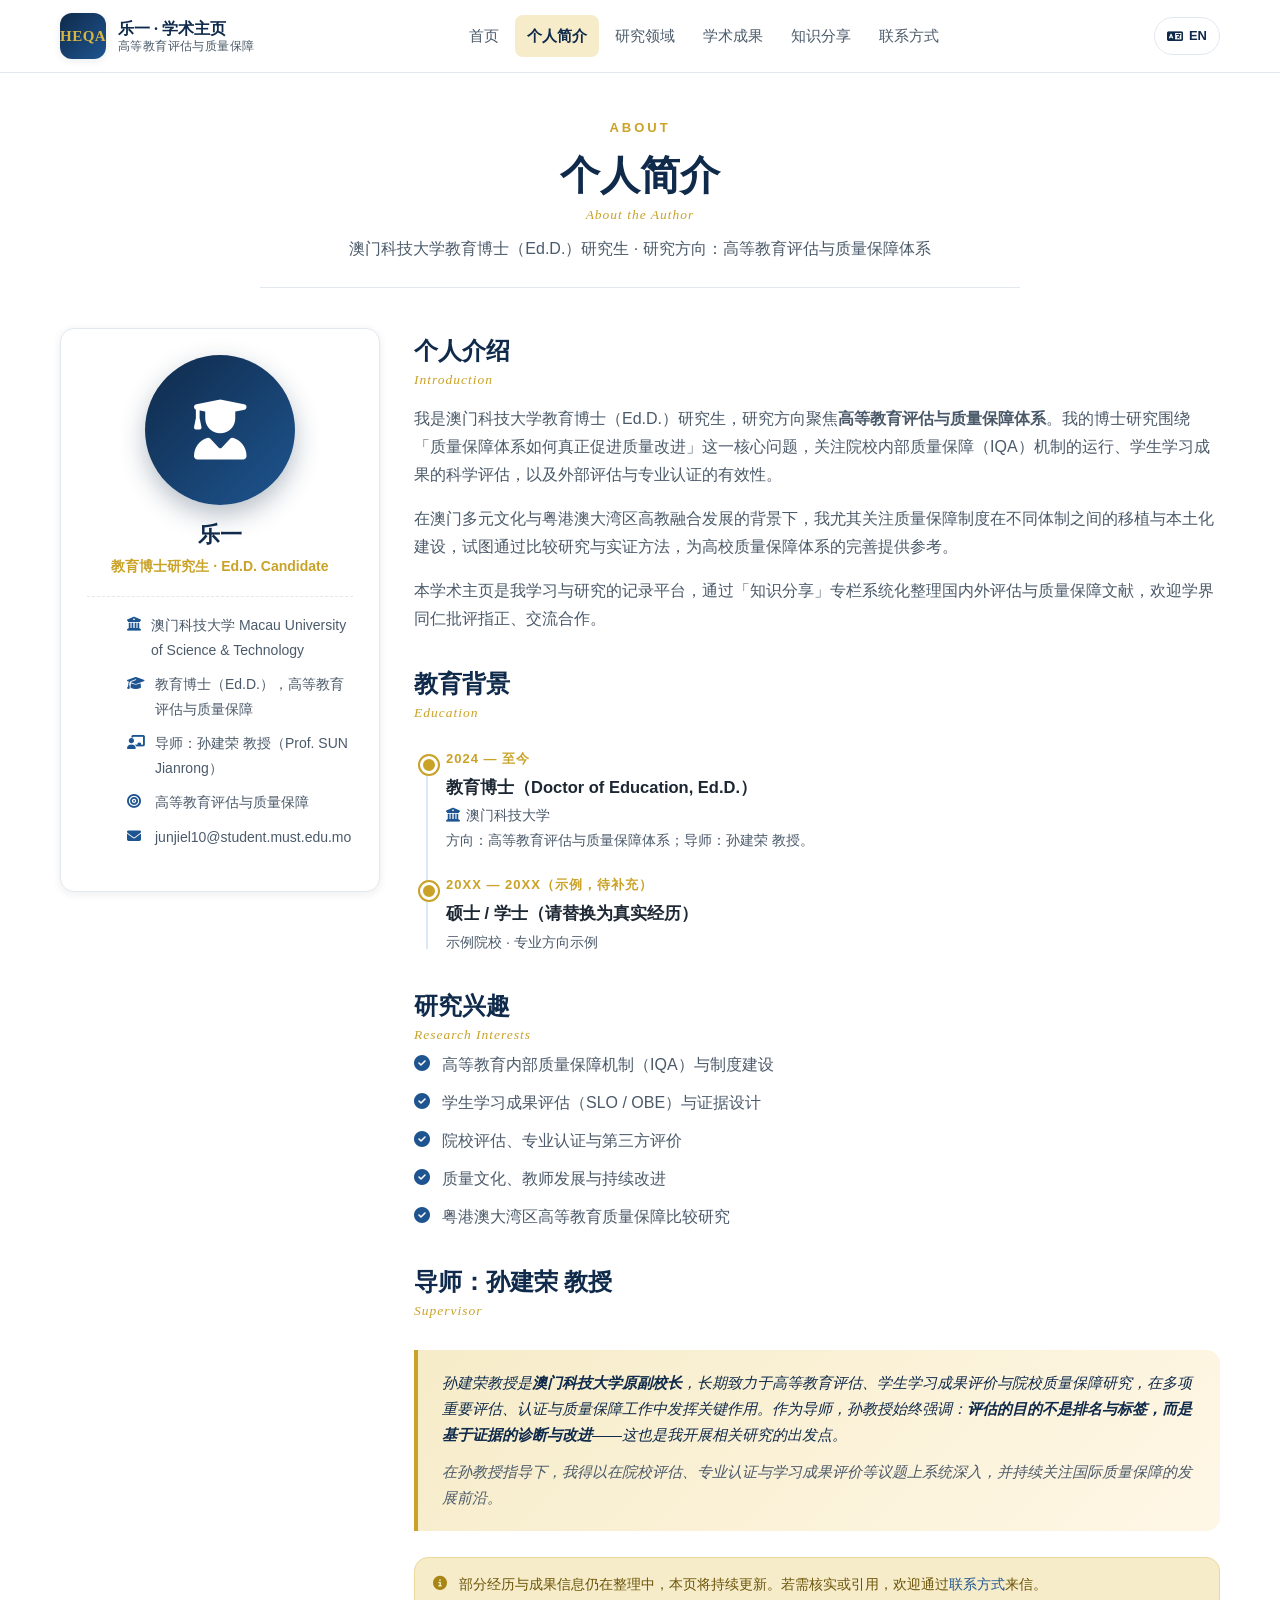
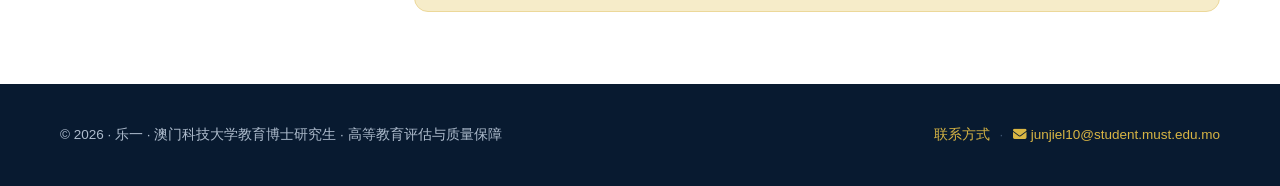
==== about.html @ bd48471d "重构为多页版学术主页：独立页面+独立文章页+中英界面" ====
<!DOCTYPE html>
<html lang="zh-CN">
<head>
  <meta charset="UTF-8" />
  <meta name="viewport" content="width=device-width, initial-scale=1.0" />
  <meta name="description" content="乐一 · 个人简介：澳门科技大学教育博士研究生，研究方向为高等教育评估与质量保障体系" />
  <title>个人简介 · 乐一 | 高等教育评估与质量保障</title>
  <link rel="icon" type="image/svg+xml" href="data:image/svg+xml,%3Csvg xmlns='http://www.w3.org/2000/svg' viewBox='0 0 100 100'%3E%3Crect width='100' height='100' rx='20' fill='%230f2a4a'/%3E%3Ctext x='50' y='68' font-size='52' text-anchor='middle' fill='%23c9a227' font-family='Georgia'%3E%E8%B5%B7%3C/text%3E%3C/svg%3E" />
  <link rel="stylesheet" href="css/style.css" />
  <link rel="stylesheet" href="https://cdnjs.cloudflare.com/ajax/libs/font-awesome/6.5.2/css/all.min.css" />
</head>
<body>
  <a class="skip-link" href="#main">跳到主要内容 / Skip to content</a>

  <header class="site-header">
    <div class="container header-inner">
      <a class="brand" href="index.html">
        <span class="brand-mark">HEQA</span>
        <span class="brand-text">
          <strong data-i18n="brandName">乐一 · 学术主页</strong>
          <small data-i18n="brandTag">高等教育评估与质量保障</small>
        </span>
      </a>
      <nav class="main-nav" id="mainNav" aria-label="主导航">
        <a class="nav-link" href="index.html" data-i18n="nav.home">首页</a>
        <a class="nav-link" href="about.html" data-i18n="nav.about">个人简介</a>
        <a class="nav-link" href="research.html" data-i18n="nav.research">研究领域</a>
        <a class="nav-link" href="publications.html" data-i18n="nav.publications">学术成果</a>
        <a class="nav-link" href="knowledge.html" data-i18n="nav.knowledge">知识分享</a>
        <a class="nav-link" href="contact.html" data-i18n="nav.contact">联系方式</a>
      </nav>
      <div class="header-tools">
        <button class="lang-toggle" id="langToggle" aria-label="切换语言"><i class="fa-solid fa-language"></i><span id="langLabel">EN</span></button>
        <button class="menu-toggle" id="menuToggle" aria-label="打开菜单" aria-expanded="false"><i class="fa-solid fa-bars"></i></button>
      </div>
    </div>
  </header>

  <main id="main">
    <div class="container page-container">
      <header class="page-head">
        <span class="eyebrow">ABOUT</span>
        <h1>个人简介<span class="en-sub">About the Author</span></h1>
        <p>澳门科技大学教育博士（Ed.D.）研究生 · 研究方向：高等教育评估与质量保障体系</p>
      </header>

      <div class="about-layout">
        <!-- 左侧档案卡 -->
        <aside class="profile-card card reveal">
          <div class="avatar"><i class="fa-solid fa-user-graduate"></i></div>
          <h2>乐一</h2>
          <div class="role">教育博士研究生 · Ed.D. Candidate</div>
          <ul class="profile-meta">
            <li><i class="fa-solid fa-building-columns"></i>澳门科技大学 Macau University of Science &amp; Technology</li>
            <li><i class="fa-solid fa-graduation-cap"></i>教育博士（Ed.D.），高等教育评估与质量保障</li>
            <li><i class="fa-solid fa-chalkboard-user"></i>导师：孙建荣 教授（Prof. SUN Jianrong）</li>
            <li><i class="fa-solid fa-bullseye"></i>高等教育评估与质量保障</li>
            <li><i class="fa-solid fa-envelope"></i>junjiel10@student.must.edu.mo</li>
          </ul>
        </aside>

        <!-- 右侧正文 -->
        <div class="bio">
          <h2 class="reveal">个人介绍 <span class="en-sub">Introduction</span></h2>
          <p class="reveal">我是澳门科技大学教育博士（Ed.D.）研究生，研究方向聚焦<b>高等教育评估与质量保障体系</b>。我的博士研究围绕「质量保障体系如何真正促进质量改进」这一核心问题，关注院校内部质量保障（IQA）机制的运行、学生学习成果的科学评估，以及外部评估与专业认证的有效性。</p>
          <p class="reveal">在澳门多元文化与粤港澳大湾区高教融合发展的背景下，我尤其关注质量保障制度在不同体制之间的移植与本土化建设，试图通过比较研究与实证方法，为高校质量保障体系的完善提供参考。</p>
          <p class="reveal">本学术主页是我学习与研究的记录平台，通过「知识分享」专栏系统化整理国内外评估与质量保障文献，欢迎学界同仁批评指正、交流合作。</p>

          <h2 class="reveal" style="margin-top:36px">教育背景 <span class="en-sub">Education</span></h2>
          <div class="timeline">
            <div class="tl-item reveal">
              <div class="tl-year">2024 — 至今</div>
              <h4>教育博士（Doctor of Education, Ed.D.）</h4>
              <p><i class="fa-solid fa-building-columns" style="margin-right:6px;color:var(--navy-600)"></i>澳门科技大学</p>
              <p>方向：高等教育评估与质量保障体系；导师：孙建荣 教授。</p>
            </div>
            <div class="tl-item reveal">
              <div class="tl-year">20XX — 20XX（示例，待补充）</div>
              <h4>硕士 / 学士（请替换为真实经历）</h4>
              <p>示例院校 · 专业方向示例</p>
            </div>
          </div>

          <h2 class="reveal" style="margin-top:36px">研究兴趣 <span class="en-sub">Research Interests</span></h2>
          <ul class="mini-list reveal" style="border:0;padding:0">
            <li><i class="fa-solid fa-circle-check"></i>高等教育内部质量保障机制（IQA）与制度建设</li>
            <li><i class="fa-solid fa-circle-check"></i>学生学习成果评估（SLO / OBE）与证据设计</li>
            <li><i class="fa-solid fa-circle-check"></i>院校评估、专业认证与第三方评价</li>
            <li><i class="fa-solid fa-circle-check"></i>质量文化、教师发展与持续改进</li>
            <li><i class="fa-solid fa-circle-check"></i>粤港澳大湾区高等教育质量保障比较研究</li>
          </ul>

          <!-- 导师介绍（按站点要求保留） -->
          <h2 class="reveal" style="margin-top:36px">导师：孙建荣 教授 <span class="en-sub">Supervisor</span></h2>
          <div class="advisor-box reveal" style="flex-direction:column;gap:10px">
            <p>孙建荣教授是<b>澳门科技大学原副校长</b>，长期致力于高等教育评估、学生学习成果评价与院校质量保障研究，在多项重要评估、认证与质量保障工作中发挥关键作用。作为导师，孙教授始终强调：<b>评估的目的不是排名与标签，而是基于证据的诊断与改进</b>——这也是我开展相关研究的出发点。</p>
            <p style="margin:0;color:var(--ink-soft)">在孙教授指导下，我得以在院校评估、专业认证与学习成果评价等议题上系统深入，并持续关注国际质量保障的发展前沿。</p>
          </div>

          <div class="notice reveal" style="margin-top:26px">
            <i class="fa-solid fa-circle-info"></i>
            <span>部分经历与成果信息仍在整理中，本页将持续更新。若需核实或引用，欢迎通过<a href="contact.html">联系方式</a>来信。</span>
          </div>
        </div>
      </div>
    </div>
  </main>

  <footer class="site-footer">
    <div class="container footer-inner">
      <p>© <span id="year">2026</span> · 乐一 · 澳门科技大学教育博士研究生 · 高等教育评估与质量保障</p>
      <p class="footer-links">
        <a href="contact.html" data-i18n="nav.contact">联系方式</a>
        <span class="dot">·</span>
        <a href="mailto:junjiel10@student.must.edu.mo"><i class="fa-solid fa-envelope"></i> junjiel10@student.must.edu.mo</a>
      </p>
    </div>
  </footer>

  <script src="js/i18n.js"></script>
  <script src="js/main.js"></script>
</body>
</html>
---- css/style.css ----
/* ============================================================
   Academic Homepage — Higher Education Assessment & QA
   学术风格：深蓝 + 金 + 白，衬线标题，干净可读
   ============================================================ */

:root {
  --navy-900: #081a30;
  --navy-800: #0f2a4a;
  --navy-700: #16406e;
  --navy-600: #1e5590;
  --navy-100: #dbe7f5;
  --gold-500: #c9a227;
  --gold-400: #d9b644;
  --gold-100: #f6ecc9;
  --ink: #1c2733;
  --ink-soft: #4b5a6a;
  --paper: #ffffff;
  --paper-soft: #f6f8fb;
  --line: #e3e8ef;
  --shadow-sm: 0 2px 8px rgba(8, 26, 48, .08);
  --shadow-md: 0 10px 30px rgba(8, 26, 48, .12);
  --radius: 14px;
  --serif: "Georgia", "Times New Roman", "Songti SC", "STSong", "SimSun", "Noto Serif SC", serif;
  --sans: "Segoe UI", "Microsoft YaHei", "PingFang SC", "Helvetica Neue", Arial, sans-serif;
}

* { box-sizing: border-box; }

html { scroll-behavior: smooth; }

body {
  margin: 0;
  font-family: var(--sans);
  color: var(--ink);
  background: var(--paper);
  line-height: 1.75;
  -webkit-font-smoothing: antialiased;
}

h1, h2, h3, .serif { font-family: var(--serif); }
h1, h2, h3 { line-height: 1.3; color: var(--navy-800); margin: 0 0 .5rem; }

a { color: var(--navy-600); text-decoration: none; }
a:hover { color: var(--gold-500); }

img { max-width: 100%; display: block; }

.container { width: min(1160px, 92%); margin-inline: auto; }

.skip-link {
  position: absolute; left: -999px; top: 0;
  background: var(--gold-500); color: #fff; padding: 8px 16px; z-index: 3000;
}
.skip-link:focus { left: 8px; top: 8px; }

/* ============ Header ============ */
.site-header {
  position: sticky; top: 0; z-index: 100;
  background: rgba(255,255,255,.92);
  backdrop-filter: blur(10px);
  border-bottom: 1px solid var(--line);
}
.header-inner { display: flex; align-items: center; justify-content: space-between; gap: 16px; min-height: 72px; }

.brand { display: flex; align-items: center; gap: 12px; }
.brand-mark {
  display: grid; place-items: center;
  width: 46px; height: 46px; border-radius: 12px;
  background: linear-gradient(135deg, var(--navy-800), var(--navy-600));
  color: var(--gold-400); font-family: var(--serif); font-weight: 700; font-size: 15px; letter-spacing: .5px;
  box-shadow: var(--shadow-sm);
}
.brand-text { display: flex; flex-direction: column; line-height: 1.25; }
.brand-text strong { color: var(--navy-800); font-size: 16px; font-family: var(--serif); }
.brand-text small { color: var(--ink-soft); font-size: 11.5px; letter-spacing: .4px; }

.main-nav { display: flex; align-items: center; gap: 4px; }
.nav-link {
  border: 0; background: transparent; cursor: pointer;
  font: inherit; font-size: 15px; color: var(--ink-soft);
  padding: 8px 12px; border-radius: 8px; transition: all .2s ease;
}
.nav-link:hover { color: var(--navy-800); background: var(--paper-soft); }
.nav-link.active { color: var(--navy-800); font-weight: 600; background: var(--gold-100); }

.header-tools { display: flex; align-items: center; gap: 8px; }
.lang-toggle {
  display: inline-flex; align-items: center; gap: 6px;
  border: 1px solid var(--line); background: var(--paper);
  color: var(--navy-800); cursor: pointer;
  font: inherit; font-size: 13px; font-weight: 600;
  padding: 7px 12px; border-radius: 999px; transition: all .2s ease;
}
.lang-toggle:hover { border-color: var(--navy-600); background: var(--navy-100); }

.menu-toggle { display: none; border: 0; background: transparent; font-size: 20px; color: var(--navy-800); cursor: pointer; }

/* ============ Page scaffolding ============ */
.page-container { padding: 40px 0 72px; min-height: 60vh; }

.page-head {
  text-align: center; max-width: 760px; margin: 0 auto 40px;
  padding-bottom: 24px; border-bottom: 1px solid var(--line);
}
.eyebrow {
  display: inline-block; color: var(--gold-500); font-weight: 700;
  letter-spacing: 3px; text-transform: uppercase; font-size: 13px; margin-bottom: 10px;
}
.page-head h1 { font-size: clamp(28px, 4vw, 40px); margin-bottom: 12px; }
.page-head p { color: var(--ink-soft); font-size: 16px; margin: 0; }

/* reveal animation */
.reveal { opacity: 0; transform: translateY(18px); transition: opacity .6s ease, transform .6s ease; }
.reveal.visible { opacity: 1; transform: none; }

/* ============ Home / Hero ============ */
.hero {
  border-radius: 22px; overflow: hidden; position: relative;
  background:
    radial-gradient(circle at 85% 15%, rgba(201,162,39,.25), transparent 40%),
    radial-gradient(circle at 10% 90%, rgba(30,85,144,.45), transparent 55%),
    linear-gradient(135deg, var(--navy-900), var(--navy-700));
  color: #eef3fa; padding: 52px 48px;
  display: grid; gap: 30px; margin-bottom: 40px;
  box-shadow: var(--shadow-md);
}
.hero-grid { display: grid; grid-template-columns: 1.6fr 1fr; gap: 32px; align-items: center; }
.hero h1 { color: #fff; font-size: clamp(26px, 4vw, 38px); margin-bottom: 10px; }
.hero .title-en { color: var(--gold-400); font-size: clamp(14px, 2vw, 18px); font-family: var(--serif); font-style: italic; }
.hero .tagline { color: #cdd8e6; font-size: 16px; margin: 16px 0 24px; max-width: 60ch; }
.hero-chips { display: flex; flex-wrap: wrap; gap: 8px; margin-bottom: 26px; }
.chip {
  background: rgba(255,255,255,.1); border: 1px solid rgba(255,255,255,.22);
  color: #eef3fa; padding: 5px 12px; border-radius: 999px; font-size: 13px;
}

.hero-actions { display: flex; flex-wrap: wrap; gap: 12px; }
.btn {
  display: inline-flex; align-items: center; gap: 8px;
  padding: 11px 20px; border-radius: 10px; font-weight: 600; font-size: 15px;
  border: 0; cursor: pointer; transition: transform .15s ease, box-shadow .2s ease, background .2s ease;
}
.btn:active { transform: scale(.98); }
.btn-gold { background: linear-gradient(135deg, var(--gold-400), var(--gold-500)); color: #1c2733; box-shadow: 0 6px 16px rgba(201,162,39,.35); }
.btn-gold:hover { transform: translateY(-2px); color: #1c2733; }
.btn-ghost { background: transparent; color: #fff; border: 1px solid rgba(255,255,255,.5); }
.btn-ghost:hover { background: rgba(255,255,255,.1); color: #fff; }
.btn-outline { background: transparent; color: var(--navy-700); border: 1px solid var(--navy-600); }
.btn-outline:hover { background: var(--navy-100); color: var(--navy-800); }

.hero-card {
  background: rgba(255,255,255,.06); border: 1px solid rgba(255,255,255,.15);
  border-radius: 18px; padding: 22px; backdrop-filter: blur(4px);
}
.hero-card h3 { color: var(--gold-400); font-size: 15px; letter-spacing: 1px; margin-bottom: 14px; }
.hero-stat { display: flex; gap: 12px; padding: 10px 0; border-bottom: 1px dashed rgba(255,255,255,.14); }
.hero-stat:last-child { border-bottom: 0; }
.hero-stat i { color: var(--gold-400); font-size: 18px; margin-top: 4px; width: 22px; }
.hero-stat b { display: block; color: #fff; font-size: 15px; }
.hero-stat span { color: #b9c7d8; font-size: 13px; }

/* home cards row */
.section-title { font-size: clamp(20px, 3vw, 28px); margin-bottom: 6px; }
.section-sub { color: var(--ink-soft); margin: 0 0 24px; }
.grid-3 { display: grid; grid-template-columns: repeat(3, 1fr); gap: 22px; }
.grid-2 { display: grid; grid-template-columns: repeat(2, 1fr); gap: 22px; }

.card {
  background: var(--paper); border: 1px solid var(--line);
  border-radius: var(--radius); padding: 26px; transition: all .25s ease;
  box-shadow: var(--shadow-sm);
}
.card:hover { transform: translateY(-4px); box-shadow: var(--shadow-md); }
.card-icon {
  width: 50px; height: 50px; border-radius: 12px; display: grid; place-items: center;
  background: var(--navy-100); color: var(--navy-700); font-size: 21px; margin-bottom: 16px;
}
.card h3 { font-size: 19px; margin-bottom: 8px; }
.card p { color: var(--ink-soft); font-size: 14.5px; margin: 0 0 14px; }
.card a.more { font-size: 14px; font-weight: 600; }
.clickable { cursor: pointer; }

/* ============ About ============ */
.about-layout { display: grid; grid-template-columns: 320px 1fr; gap: 34px; align-items: start; }
.profile-card { text-align: center; position: sticky; top: 96px; }
.avatar {
  width: 150px; height: 150px; margin: 0 auto 16px; border-radius: 50%;
  display: grid; place-items: center; font-size: 60px; color: #fff;
  background: linear-gradient(135deg, var(--navy-800), var(--navy-600));
  box-shadow: 0 10px 26px rgba(15,42,74,.3); overflow: hidden;
}
.profile-card h2 { font-size: 22px; margin-bottom: 4px; }
.profile-card .role { color: var(--gold-500); font-weight: 600; font-size: 14px; }
.profile-meta { text-align: left; margin-top: 18px; border-top: 1px dashed var(--line); padding-top: 16px; }
.profile-meta li { list-style: none; display: flex; gap: 10px; font-size: 14px; margin-bottom: 10px; color: var(--ink-soft); }
.profile-meta i { color: var(--navy-600); width: 18px; margin-top: 4px; }

.bio p { color: var(--ink-soft); }
.bio h2 { margin-top: 8px; }

/* timeline for education */
.timeline { position: relative; margin: 26px 0 0 6px; padding-left: 26px; }
.timeline::before { content: ""; position: absolute; left: 6px; top: 6px; bottom: 6px; width: 2px; background: var(--navy-100); }
.tl-item { position: relative; margin-bottom: 22px; }
.tl-item::before {
  content: ""; position: absolute; left: -26px; top: 8px;
  width: 12px; height: 12px; border-radius: 50%;
  background: var(--gold-500); border: 3px solid var(--paper); box-shadow: 0 0 0 2px var(--gold-500);
}
.tl-year { font-size: 13px; font-weight: 700; color: var(--gold-500); letter-spacing: 1px; }
.tl-item h4 { margin: 2px 0 2px; font-size: 16.5px; }
.tl-item p { margin: 0; color: var(--ink-soft); font-size: 14px; }

/* advisor quote */
.advisor-box {
  display: flex; gap: 18px; margin-top: 30px;
  background: linear-gradient(135deg, var(--gold-100), #fff7e6);
  border-left: 4px solid var(--gold-500);
  border-radius: 0 var(--radius) var(--radius) 0; padding: 20px 24px;
}
.advisor-box i { color: var(--gold-500); font-size: 22px; }
.advisor-box p { margin: 0; font-size: 15px; color: var(--navy-800); font-style: italic; }

/* ============ Research ============ */
.research-intro { background: var(--paper-soft); border: 1px solid var(--line); border-radius: var(--radius); padding: 26px 28px; margin-bottom: 30px; }
.research-intro p { color: var(--ink-soft); margin: 0 0 10px; }
.research-intro p:last-child { margin: 0; }
.research-intro ul { color: var(--ink-soft); padding-left: 22px; }
.research-intro li { margin-bottom: 8px; }

.area-card { display: flex; gap: 18px; }
.area-num {
  flex: 0 0 auto; width: 46px; height: 46px; border-radius: 12px;
  display: grid; place-items: center; font-family: var(--serif); font-weight: 700; font-size: 20px;
  color: #fff; background: linear-gradient(135deg, var(--navy-700), var(--navy-600));
}
.area-card h3 { font-size: 18.5px; margin-bottom: 6px; }
.area-card p { color: var(--ink-soft); font-size: 14.5px; margin: 0 0 12px; }
.tags { display: flex; flex-wrap: wrap; gap: 6px; }
.tag { background: var(--paper-soft); border: 1px solid var(--line); color: var(--navy-600); font-size: 12.5px; padding: 3px 10px; border-radius: 999px; }

/* methodology mini-grid */
.meth-chip { text-align: center; padding: 18px 12px; border: 1px solid var(--line); border-radius: 12px; background: var(--paper-soft); }
.meth-chip i { font-size: 22px; color: var(--navy-600); }
.meth-chip div { font-size: 13.5px; font-weight: 600; margin-top: 8px; color: var(--navy-800); }

/* ============ Publications ============ */
.pub-year { font-family: var(--serif); color: var(--gold-500); font-weight: 700; font-size: 20px; margin: 30px 0 14px; padding-bottom: 6px; border-bottom: 2px solid var(--navy-100); }
.pub-list { list-style: none; margin: 0 0 10px; padding: 0; }
.pub-item {
  padding: 18px 4px; border-bottom: 1px dashed var(--line);
  transition: padding-left .2s ease;
}
.pub-item:hover { padding-left: 8px; }
.pub-type {
  display: inline-block; font-size: 11.5px; font-weight: 700; letter-spacing: .5px;
  padding: 2px 9px; border-radius: 6px; margin-bottom: 8px;
}
.pt-journal { background: var(--navy-100); color: var(--navy-700); }
.pt-conf { background: var(--gold-100); color: #8a6d12; }
.pt-report { background: #e6f4ea; color: #1e6b3e; }
.pt-project { background: #fdeaea; color: #a03c3c; }
.pub-item h4 { font-size: 16px; margin: 0 0 6px; }
.pub-item .authors { font-size: 13.5px; color: var(--ink-soft); margin: 0 0 4px; }
.pub-item .venue { font-size: 13px; color: var(--navy-600); margin: 0; font-style: italic; }

.notice {
  display: flex; gap: 12px; align-items: flex-start;
  background: var(--gold-100); border: 1px solid #ecd89a; border-radius: var(--radius);
  padding: 14px 18px; color: #6b5407; font-size: 14px; margin-top: 28px;
}
.notice i { color: #a88616; margin-top: 4px; }

/* ============ Knowledge ============ */
.know-card .card-icon { background: var(--gold-100); color: #a88616; }
.know-card h3 { font-size: 18px; margin-bottom: 8px; }
.know-card p { color: var(--ink-soft); font-size: 14px; }
.know-meta { font-size: 12.5px; color: var(--ink-soft); display: flex; gap: 12px; margin-bottom: 12px; }

/* ============ Contact ============ */
.contact-grid { display: grid; grid-template-columns: 1.1fr .9fr; gap: 30px; align-items: start; }
.contact-item {
  display: flex; gap: 16px; align-items: center;
  border: 1px solid var(--line); border-radius: var(--radius);
  padding: 18px 20px; margin-bottom: 14px; transition: all .2s ease; background: var(--paper);
}
.contact-item:hover { box-shadow: var(--shadow-md); transform: translateY(-2px); }
.contact-item .ci-icon {
  flex: 0 0 auto; width: 46px; height: 46px; border-radius: 12px; display: grid; place-items: center;
  font-size: 19px; color: #fff; background: linear-gradient(135deg, var(--navy-700), var(--navy-600));
}
.contact-item b { display: block; font-size: 15.5px; }
.contact-item span { color: var(--ink-soft); font-size: 13.5px; word-break: break-all; }

.contact-note { background: var(--paper-soft); border: 1px solid var(--line); border-radius: var(--radius); padding: 22px 24px; font-size: 14.5px; color: var(--ink-soft); }
.contact-note h3 { font-size: 17px; }
.contact-note p { margin: 0 0 8px; }
.contact-note li { margin-bottom: 8px; }

/* ============ Article / Modal ============ */
.article-html h2 { font-size: 22px; margin: 24px 0 10px; }
.article-html h3 { font-size: 18px; margin: 20px 0 8px; }
.article-html p { color: var(--ink-soft); margin: 0 0 14px; }
.article-html ul, .article-html ol { color: var(--ink-soft); padding-left: 22px; }
.article-html li { margin-bottom: 6px; }
.article-html blockquote {
  margin: 18px 0; padding: 12px 18px; border-left: 4px solid var(--gold-500);
  background: var(--gold-100); border-radius: 0 10px 10px 0; color: var(--navy-800);
}
.article-html code, .article-html .hl { background: var(--navy-100); color: var(--navy-700); padding: 1px 7px; border-radius: 5px; font-size: .92em; }
.article-html table { border-collapse: collapse; width: 100%; margin: 14px 0; font-size: 14px; }
.article-html th, .article-html td { border: 1px solid var(--line); padding: 8px 12px; text-align: left; }
.article-html th { background: var(--paper-soft); color: var(--navy-800); }

/* modal */
.modal-overlay {
  position: fixed; inset: 0; background: rgba(8,26,48,.55); z-index: 500;
  display: flex; align-items: flex-start; justify-content: center; padding: 40px 16px; overflow-y: auto;
  opacity: 0; pointer-events: none; transition: opacity .25s ease;
}
.modal-overlay.open { opacity: 1; pointer-events: auto; }
.modal-box {
  background: #fff; border-radius: 18px; max-width: 820px; width: 100%;
  box-shadow: 0 30px 80px rgba(0,0,0,.3); transform: translateY(14px); transition: transform .25s ease;
}
.modal-overlay.open .modal-box { transform: none; }
.modal-head { padding: 22px 28px 14px; border-bottom: 1px solid var(--line); display: flex; align-items: flex-start; justify-content: space-between; gap: 16px; }
.modal-head h2 { font-size: 22px; margin: 0; }
.modal-close { border: 0; background: var(--paper-soft); width: 36px; height: 36px; border-radius: 10px; cursor: pointer; font-size: 16px; color: var(--ink-soft); flex: 0 0 auto; }
.modal-close:hover { background: var(--gold-100); color: var(--navy-800); }
.modal-body { padding: 20px 28px 30px; }

/* ============ Footer ============ */
.site-footer { background: var(--navy-900); color: #aebccd; font-size: 13.5px; }
.footer-inner { padding: 26px 0; display: flex; justify-content: space-between; align-items: center; gap: 14px; flex-wrap: wrap; }
.site-footer a { color: var(--gold-400); }
.footer-links { margin: 0; }
.dot { margin: 0 6px; color: #3c5370; }

/* ============ Responsive ============ */
@media (max-width: 900px) {
  .grid-3 { grid-template-columns: repeat(2, 1fr); }
  .about-layout, .hero-grid, .contact-grid { grid-template-columns: 1fr; }
  .profile-card { position: static; }
  .hero { padding: 36px 26px; }
}

@media (max-width: 640px) {
  .menu-toggle { display: inline-flex; }
  .main-nav {
    position: fixed; inset: 72px 0 auto 0; background: #fff;
    flex-direction: column; align-items: stretch; gap: 0;
    padding: 12px 18px 18px; border-bottom: 1px solid var(--line);
    box-shadow: var(--shadow-md);
    transform: translateY(-130%); transition: transform .3s ease; z-index: 90;
  }
  .main-nav.open { transform: none; }
  .nav-link { padding: 12px 10px; text-align: left; border-bottom: 1px solid var(--paper-soft); }
  .grid-3, .grid-2 { grid-template-columns: 1fr; }
  .footer-inner { flex-direction: column; text-align: center; }
  .brand-text small { display: none; }
}

/* ============================================================
   多页版新增样式（页面 / 文章页 / 双语副标等）
   ============================================================ */

.main-nav a.nav-link { display: inline-flex; align-items: center; }

/* 双语小标题：中文主标题下方的英文衬线副标 */
.en-sub {
  display: block; font-family: var(--serif); font-style: italic;
  color: var(--gold-500); font-size: 13.5px; letter-spacing: 1px;
  font-weight: 400; margin-top: 4px;
}
.head-row { display: flex; align-items: baseline; justify-content: space-between; flex-wrap: wrap; gap: 8px; }

/* 首页导语横幅（分区引言） */
.lead-strip {
  background: linear-gradient(135deg, var(--navy-800), var(--navy-600));
  color: #e8eef6; border-radius: 18px; padding: 26px 30px; margin: 0 0 40px;
  display: flex; gap: 18px; align-items: flex-start; box-shadow: var(--shadow-md);
}
.lead-strip i { color: var(--gold-400); font-size: 26px; margin-top: 4px; }
.lead-strip p { margin: 0; font-size: 16px; }
.lead-strip .en-line { color: var(--gold-400); font-family: var(--serif); font-style: italic; font-size: 13.5px; }

/* 列表页 / 简介页通用卡片间距 */
.stack > * + * { margin-top: 22px; }
.mini-list { list-style: none; margin: 0; padding: 0; }
.mini-list li { display: flex; gap: 10px; margin-bottom: 10px; color: var(--ink-soft); }
.mini-list i { color: var(--navy-600); width: 18px; margin-top: 4px; }

/* 研究领域编号条 */
.area-num-lg {
  display: grid; place-items: center; flex: 0 0 auto;
  width: 60px; height: 60px; border-radius: 16px;
  font-family: var(--serif); font-weight: 700; font-size: 26px; color: #fff;
  background: linear-gradient(135deg, var(--navy-700), var(--navy-600));
  box-shadow: var(--shadow-sm);
}

/* 文章页 */
.article-toolbar { display: flex; justify-content: space-between; align-items: center; margin-bottom: 18px; }
.back-link {
  display: inline-flex; align-items: center; gap: 8px; font-weight: 600;
  font-size: 14.5px; color: var(--navy-600);
}
.article-hero {
  border-radius: 18px; padding: 30px 34px; margin-bottom: 26px; color: #eef3fa;
  background:
    radial-gradient(circle at 88% 10%, rgba(201,162,39,.28), transparent 45%),
    linear-gradient(135deg, var(--navy-900), var(--navy-700));
  box-shadow: var(--shadow-md);
}
.article-hero h1 { color: #fff; font-size: clamp(24px, 3.4vw, 34px); margin-bottom: 10px; }
.article-hero .meta { color: #b9c7d8; font-size: 14px; display: flex; gap: 14px; flex-wrap: wrap; }
.article-hero .meta i { color: var(--gold-400); margin-right: 4px; }
.article-abstract { color: var(--gold-100); font-style: italic; }

.article-body-wrap {
  background: var(--paper); border: 1px solid var(--line); border-radius: var(--radius);
  padding: 34px clamp(18px, 4vw, 46px); box-shadow: var(--shadow-sm);
}
.article-body-wrap .article-html p { font-size: 16px; }

/* 作者署名条 */
.byline {
  display: flex; align-items: center; gap: 12px; margin: 8px 0 22px;
  font-size: 14px; color: var(--ink-soft);
}
.byline .avatar-sm {
  width: 40px; height: 40px; border-radius: 50%; display: grid; place-items: center;
  background: linear-gradient(135deg, var(--navy-700), var(--navy-600)); color: #fff;
}
.byline b { color: var(--navy-800); }

/* 相关阅读 */
.related { margin-top: 34px; }
.related h3 { font-size: 17px; margin-bottom: 12px; }

/* 打印友好（可保存为 PDF） */
@media print {
  .site-header, .site-footer, .article-toolbar, .menu-toggle { display: none !important; }
  body { background: #fff; }
  .article-hero { color: var(--navy-800); background: none; box-shadow: none; border: 1px solid var(--line); }
  .article-hero h1 { color: var(--navy-800); }
  .article-hero .meta { color: var(--ink-soft); }
  .article-abstract { color: var(--ink-soft); }
}
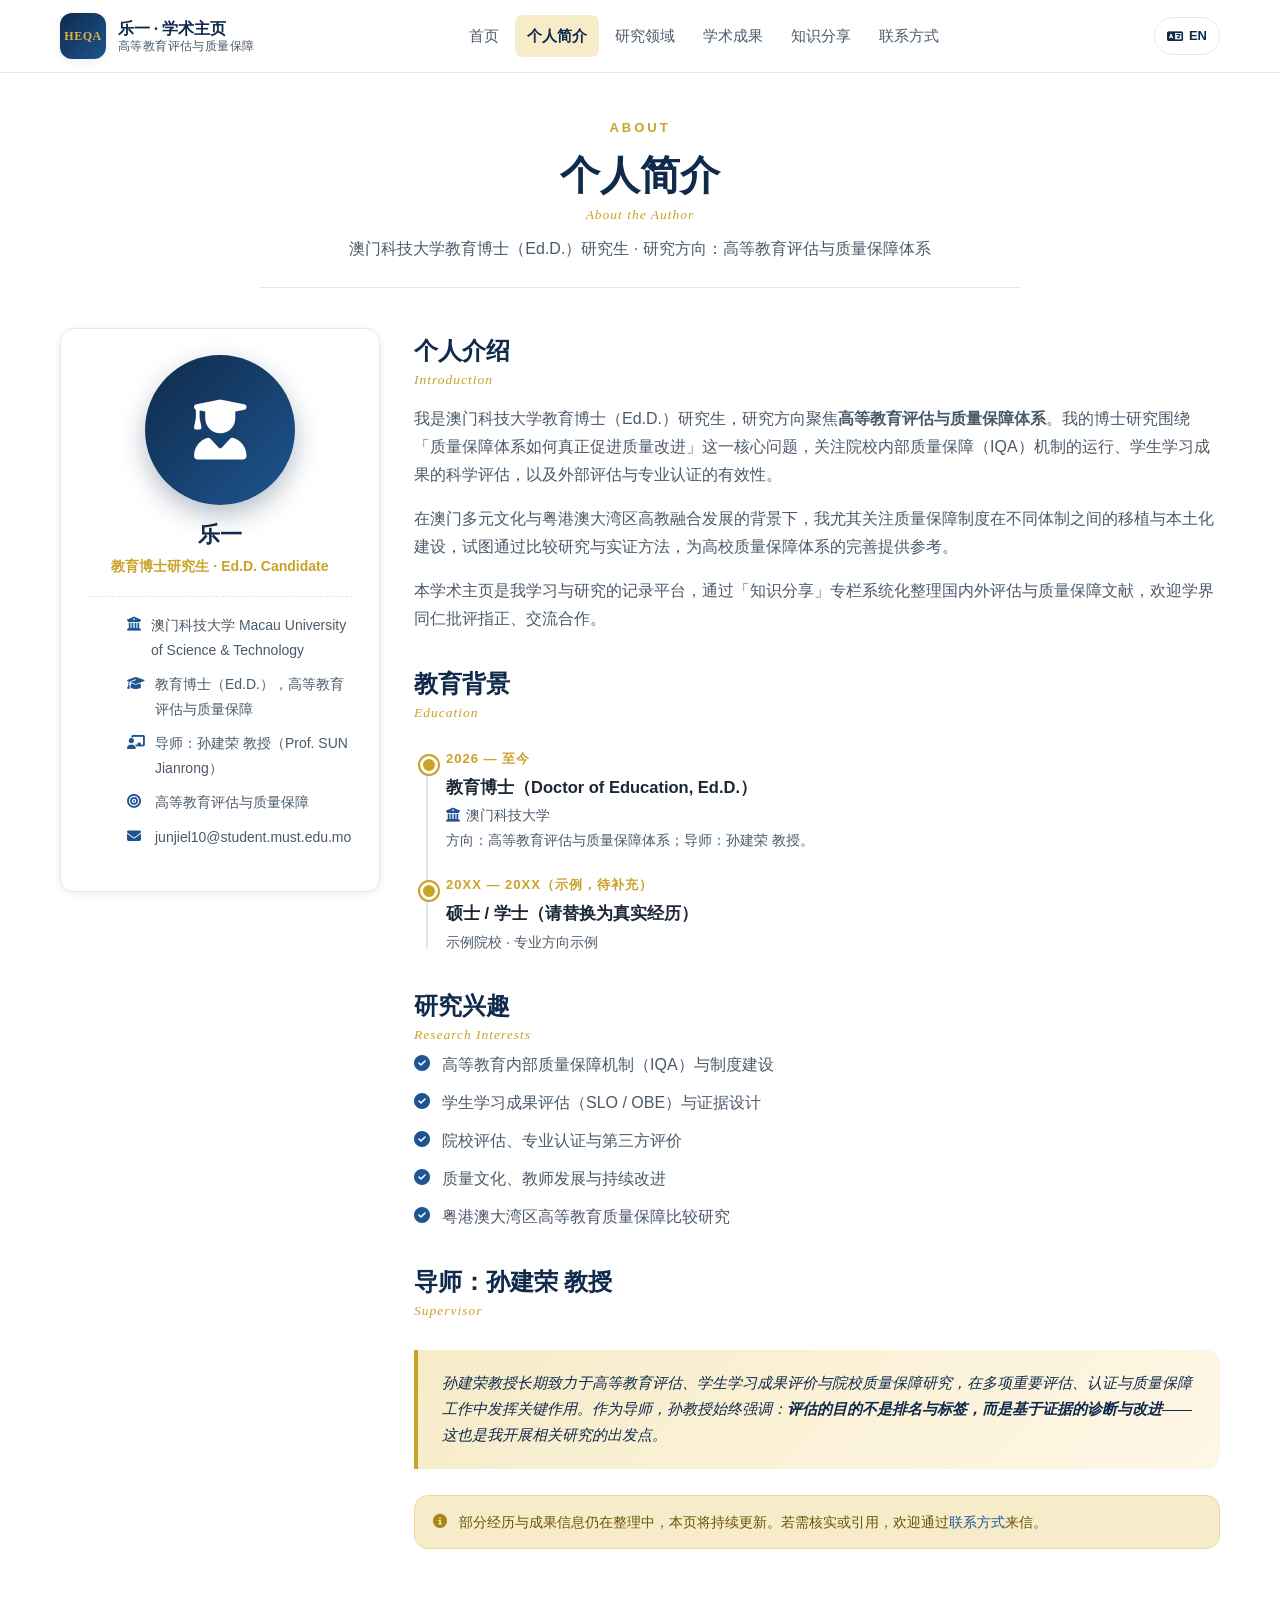
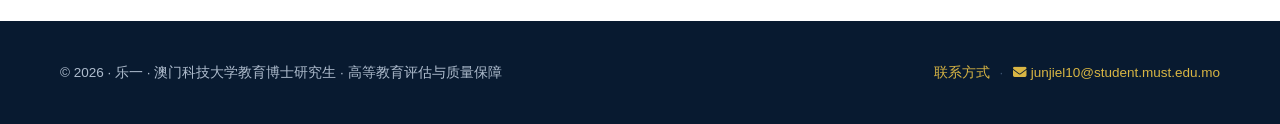
==== commit 050804aa: "细节修改：教育博士年份改2026至今；HEQA徽标字号适配；删除导师简介中原副校长等表述" ====
--- a/about.html
+++ b/about.html
@@ -69,7 +69,7 @@
           <h2 class="reveal" style="margin-top:36px">教育背景 <span class="en-sub">Education</span></h2>
           <div class="timeline">
             <div class="tl-item reveal">
-              <div class="tl-year">2024 — 至今</div>
+              <div class="tl-year">2026 — 至今</div>
               <h4>教育博士（Doctor of Education, Ed.D.）</h4>
               <p><i class="fa-solid fa-building-columns" style="margin-right:6px;color:var(--navy-600)"></i>澳门科技大学</p>
               <p>方向：高等教育评估与质量保障体系；导师：孙建荣 教授。</p>
@@ -93,8 +93,7 @@
           <!-- 导师介绍（按站点要求保留） -->
           <h2 class="reveal" style="margin-top:36px">导师：孙建荣 教授 <span class="en-sub">Supervisor</span></h2>
           <div class="advisor-box reveal" style="flex-direction:column;gap:10px">
-            <p>孙建荣教授是<b>澳门科技大学原副校长</b>，长期致力于高等教育评估、学生学习成果评价与院校质量保障研究，在多项重要评估、认证与质量保障工作中发挥关键作用。作为导师，孙教授始终强调：<b>评估的目的不是排名与标签，而是基于证据的诊断与改进</b>——这也是我开展相关研究的出发点。</p>
-            <p style="margin:0;color:var(--ink-soft)">在孙教授指导下，我得以在院校评估、专业认证与学习成果评价等议题上系统深入，并持续关注国际质量保障的发展前沿。</p>
+            <p>孙建荣教授长期致力于高等教育评估、学生学习成果评价与院校质量保障研究，在多项重要评估、认证与质量保障工作中发挥关键作用。作为导师，孙教授始终强调：<b>评估的目的不是排名与标签，而是基于证据的诊断与改进</b>——这也是我开展相关研究的出发点。</p>
           </div>
 
           <div class="notice reveal" style="margin-top:26px">
--- a/css/style.css
+++ b/css/style.css
@@ -67,7 +67,9 @@
   display: grid; place-items: center;
   width: 46px; height: 46px; border-radius: 12px;
   background: linear-gradient(135deg, var(--navy-800), var(--navy-600));
-  color: var(--gold-400); font-family: var(--serif); font-weight: 700; font-size: 15px; letter-spacing: .5px;
+  color: var(--gold-400); font-family: var(--serif); font-weight: 700;
+  font-size: 12px; letter-spacing: .5px; line-height: 1; white-space: nowrap;
+  padding: 0 4px; box-sizing: border-box;
   box-shadow: var(--shadow-sm);
 }
 .brand-text { display: flex; flex-direction: column; line-height: 1.25; }
